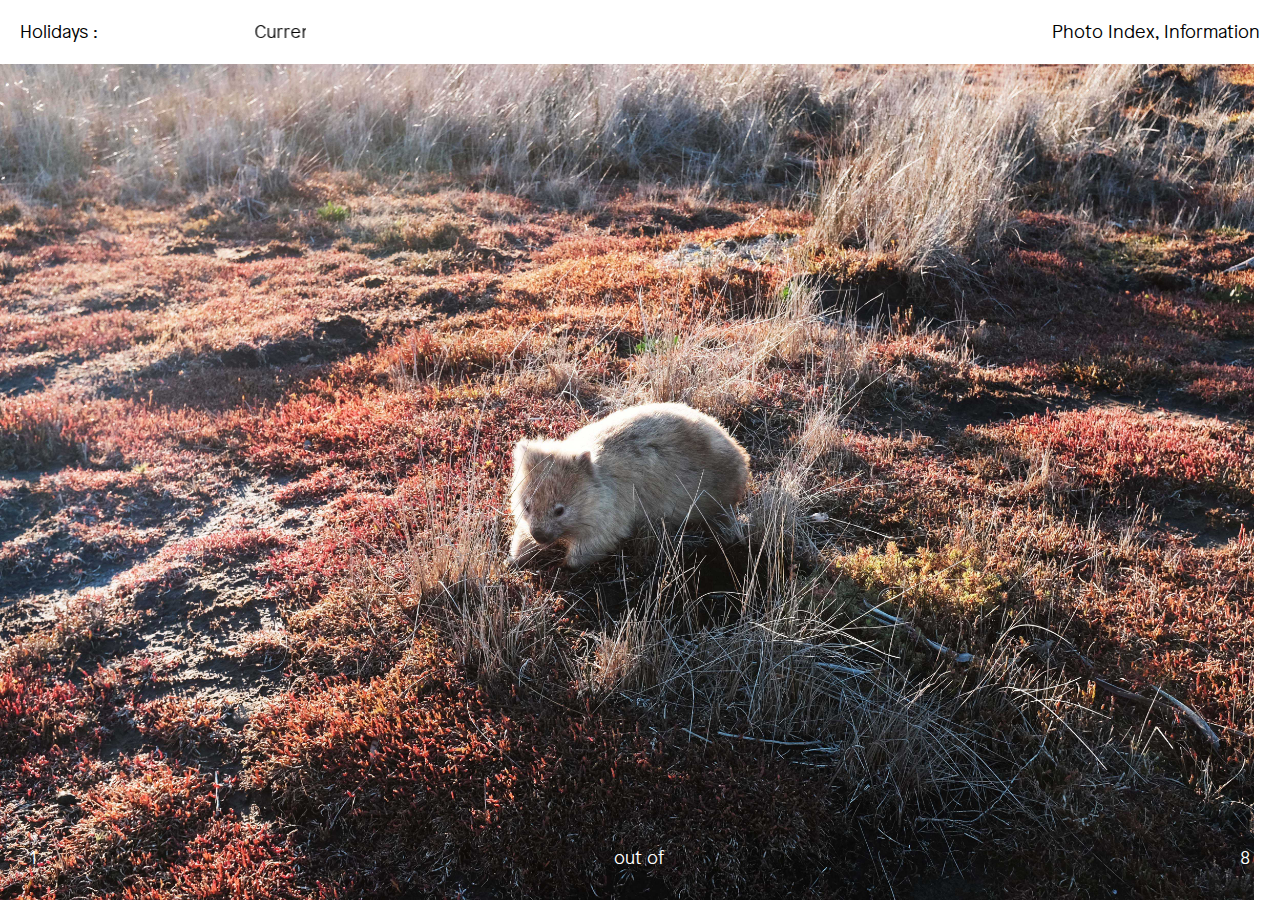
==== index.html @ fd20bc47 "upload files" ====
<!DOCTYPE html>
<html>

<head>
    <meta name="viewport" content="width=device-width, initial-scale=1">
    <title>Holidays</title>
    <link rel="stylesheet" href="css/styles.css">
    <link rel="icon" href="images/favicon/favicon.png" type="image/png" sizes="16x16">
</head>

<body>

    <header>
        <div class="title">
            <a href="#">
                <h1>Holidays</h1>
            </a>
            <span>:</span>
            <marquee>Currently in isolation</marquee>
        </div>
        <nav>
            <a href="photo-index.html">Photo Index</a>, <a href="information.html">Information</a>
        </nav>
    </header>

    <div class="slideshow-container">

        <div class="slides fade" id="img-01" onclick="plusSlides(1)">
            <div class="counter">
                <div class="counter-number">1</div>
                <div class="">out of</div>
                <div class="counter-total">8</div>
            </div>
            <img src="images/slideshow/image-01.jpg" alt="maria-island"
                style="height: 100%; width: 100%; object-fit: cover;">
            <div class="cursor" id="cursor-img-01">Maria Island, Tasmania<br>Australia</div>
        </div>

        <div class="slides fade" id="img-02" onclick="plusSlides(1)">
            <div class="counter">
                <div class="counter-number">2</div>
                <div class="">out of</div>
                <div class="counter-total">8</div>
            </div>
            <img src="images/slideshow/image-02.jpg" alt="agra" style="height: 100%; width: 100%; object-fit: cover">
            <div class="cursor" id="cursor-img-02">Agra, Rajasthan<br>India</div>
        </div>

        <div class="slides fade" id="img-03" onclick="plusSlides(1)">
            <div class="counter">
                <div class="counter-number">3</div>
                <div class="">out of</div>
                <div class="counter-total">8</div>
            </div>
            <img src="images/slideshow/image-03.jpg" alt="shanghai"
                style="height: 100%; width: 100%; object-fit: cover">
            <div class="cursor" id="cursor-img-03">Dumplings in Shanghai<br>China</div>
        </div>


        <div class="slides fade" id="img-04" onclick="plusSlides(1)">
            <div class="counter">
                <div class="counter-number">4</div>
                <div class="">out of</div>
                <div class="counter-total">8</div>
            </div>
            <img src="images/slideshow/image-04.jpg" alt="udawalawa"
                style="height: 100%; width: 100%; object-fit: cover">
            <div class="cursor" id="cursor-img-04">Udawalawa National Park<br>Sri Lanka</div>
        </div>

        <div class="slides fade" id="img-05" onclick="plusSlides(1)">
            <div class="counter">
                <div class="counter-number">5</div>
                <div class="">out of</div>
                <div class="counter-total">8</div>
            </div>
            <img src="images/slideshow/image-05.jpg" alt="hitachi" style="height: 100%; width: 100%; object-fit: cover">
            <div class="cursor" id="cursor-img-05">Hitachi Seaside Park,Tokyo<br>Japan</div>
        </div>

        <div class="slides fade" id="img-06" onclick="plusSlides(1)">
            <div class="counter">
                <div class="counter-number">6</div>
                <div class="">out of</div>
                <div class="counter-total">8</div>
            </div>
            <img src="images/slideshow/image-06.jpg" alt="jeju-island"
                style="height: 100%; width: 100%; object-fit: cover">
            <div class="cursor" id="cursor-img-06">Mt. Hallasan, Jeju Island<br>South Korea</div>
        </div>

        <div class="slides fade" id="img-07" onclick="plusSlides(1)">
            <div class="counter">
                <div class="counter-number">7</div>
                <div class="">out of</div>
                <div class="counter-total">8</div>
            </div>
            <img src="images/slideshow/image-07.jpg" alt="florence"
                style="height: 100%; width: 100%; object-fit: cover">
            <div class="cursor" id="cursor-img-07">Galleria dell'Accademia, <br>Florence, Italy</div>
        </div>

        <div class="slides fade" id="img-08" onclick="plusSlides(1)">
            <div class="counter">
                <div class="counter-number">8</div>
                <div class="">out of</div>
                <div class="counter-total">8</div>
            </div>
            <img src="images/slideshow/image-08.jpg" alt="lausanne"
                style="height: 100%; width: 100%; object-fit: cover">
            <div class="cursor" id="cursor-img-08">Lake Geneva, Lausanne<br>Switzerland</div>
        </div>

    </div>
    </div>


    <script src="https://code.jquery.com/jquery-3.5.1.min.js"></script>
    <script src="js/index.js"></script>
</body>

</html>
---- css/styles.css ----
@font-face {
    font-family: Patron;
    src: url("../fonts/Patron-Light.ttf") format("opentype");
}

body {
    height:100vh;
    width: 100vw;
    display: flex;
    flex-direction: column;
    justify-items: space-between;
    margin: 0;
    padding: 0;
    font-family: "Patron", Arial, Helvetica, sans-serif;
    font-size: 18px;
    opacity: 1;
}

::selection {
    background: black;
}

/* cursor */

div:hover > #cursor-img-01, 
div:hover > #cursor-img-02, 
div:hover > #cursor-img-03, 
div:hover > #cursor-img-04,
div:hover > #cursor-img-05,
div:hover > #cursor-img-06,
div:hover > #cursor-img-07,
div:hover > #cursor-img-08
{
    display : block;
      transition: transform .4s;
      top: 20px;
      left: 20px;
  }

#cursor-img-01, 
#cursor-img-02, 
#cursor-img-03, 
#cursor-img-04,
#cursor-img-05,
#cursor-img-06,
#cursor-img-07,
#cursor-img-08
{
    display:none;
    position:absolute;
    color: white;
    text-align: center;
    transition: transform .4s;
  }

/* header */

header {
    display: flex;
    justify-content: space-between;
    padding: 20px;
    margin: 0;
    }

h1 {
    font-size: 18px;
    font-weight: normal;
    margin: 0;
}

.title a {
    color: black;
    text-decoration: none;
}

marquee {
    width: 200px;
}

span {
    margin-left: 5px;
    margin-right: 8px;
}

.title {
    display: flex;
}

nav {
    margin-left: 20px;
}

nav a {
    color: black;
    text-decoration: none;
    display: inline;
}

nav a:hover {
    border-bottom: 1px solid black;
}

/* slideshow */

.slideshow-container {
    height: 100%;
    position: relative;
    overflow: hidden;
    display:flex;
}

.slides {
    display: none;
}

.counter {
    text-align: center;
    width: 100%;
    color: white;
    font-size: 18px;
    padding: 30px 0;
    position: absolute;
    bottom: 0;
    display: flex;
    justify-content: space-between;
}

.counter-number, .counter-total {
    padding: 0 30px;
}

#img-01,
#img-02,
#img-03,
#img-04,
#img-05, 
#img-06,
#img-07,
#img-08
{
    cursor: pointer;
}

.fade {
    -webkit-animation-name: fade;
    -webkit-animation-duration: 1.5s;
    animation-name: fade;
    animation-duration: 1.5s;
}

@-webkit-keyframes fade {
    from {
        opacity: .4
    }

    to {
        opacity: 1
    }
}

@keyframes fade {
    from {
        opacity: .4
    }

    to {
        opacity: 1
    }
}

/* information */

#information-container {
    background: black;
    height: 100vh;
}

#information-header {
    color: white;
    display: flex;
}

#information-header .title a, 
#information-header nav a,
#information-container h2,
#information-container h2 a
 {
    color: white;
}

#information-header nav a:hover {
    border-bottom: 1px solid white;
}

#information-container h2 a:hover {
    border-bottom: 2px solid white;
}

/* photo index */

h2 {
    font-size: 50px;
    font-weight: normal;
    margin: 0;
    padding:20px;
    color: black;
}

h2 a {
    color: black;
    text-decoration: none;
}

h2 a:hover {
    border-bottom: 2px solid black;
}

#indonesia img, 
#nz img,
#australia img,
#china img,
#hongkong img,
#india img,
#italy img,
#japan img,
#macau img,
#malaysia img,
#mauritius img,
#portugal img,
#singapore img,
#southkorea img,
#spain img,
#switzerland img,
#srilanka img,
#thailand img,
#uk img,
#vietnam img
{
    display: none;
}

#indonesia:hover img,
#nz:hover img,
#australia:hover img,
#china:hover img,
#hongkong:hover img,
#india:hover img,
#italy:hover img,
#japan:hover img,
#macau:hover img,
#malaysia:hover img,
#mauritius:hover img,
#portugal:hover img,
#singapore:hover img,
#southkorea:hover img,
#spain:hover img,
#switzerland:hover img,
#srilanka:hover img,
#thailand:hover img,
#uk:hover img,
#vietnam:hover img
{
    display: block;
    position: absolute;
    top : 90px;
    right: 20px;
    width: 200px;
}

@media (max-width: 767px) {
    
    nav {
        display: none;
    }

    header {
        display: block;
    }

    marquee {
        width: 100%;
    }

  }

  /* country */

.country-gallery {
    display: flex;
    margin-top: 30px;
}

.country-title {
    margin-left: 20px;
}

.country-image {
    margin: 0 20px;
    max-width: 50%;
}

.country-image {
	position: relative;
	overflow: hidden;
}

.country-image img {
	max-width: 100%;
}

.country-image .overlay {
	opacity: 0;
	position: absolute;
	top: 0;
	left: 0;
	right: 0;
	bottom: 0;
    background: white;
    border: 1px solid black;
	color: black;
	padding: 20px;
}

.country-image:hover .overlay,
.country-image.active {
	opacity: 1;
}

.overlay {
    display: flex;
    flex-direction: column;
    justify-content: space-between;
}

/* image gallery */

.image-gallery {
    padding: 20px;
    width: 50%;
}
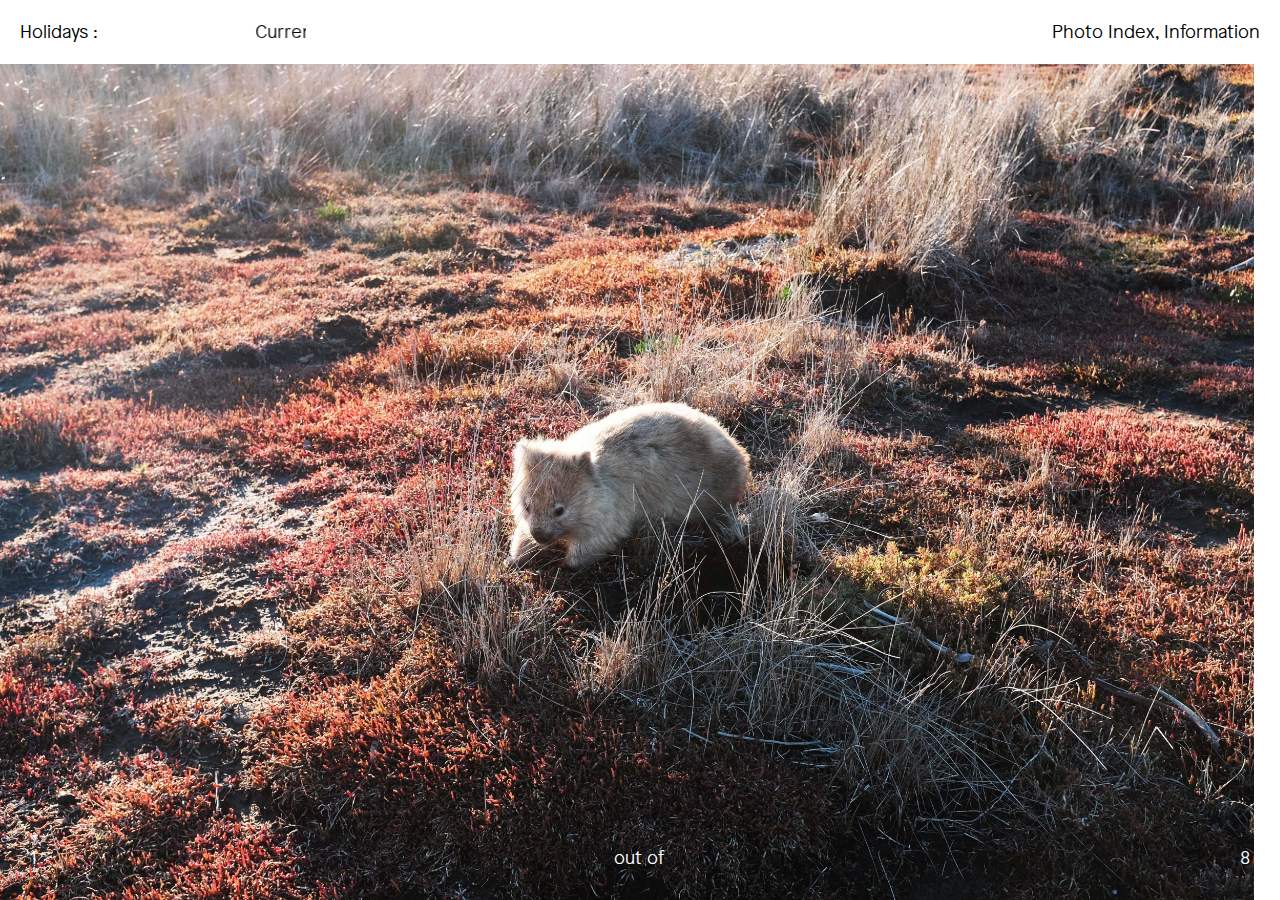
==== commit 41b832b3: "tokyo cursor text update" ====
--- a/index.html
+++ b/index.html
@@ -76,7 +76,7 @@
                 <div class="counter-total">8</div>
             </div>
             <img src="images/slideshow/image-05.jpg" alt="hitachi" style="height: 100%; width: 100%; object-fit: cover">
-            <div class="cursor" id="cursor-img-05">Hitachi Seaside Park,Tokyo<br>Japan</div>
+            <div class="cursor" id="cursor-img-05">Hitachi Seaside Park, Tokyo<br>Japan</div>
         </div>
 
         <div class="slides fade" id="img-06" onclick="plusSlides(1)">
